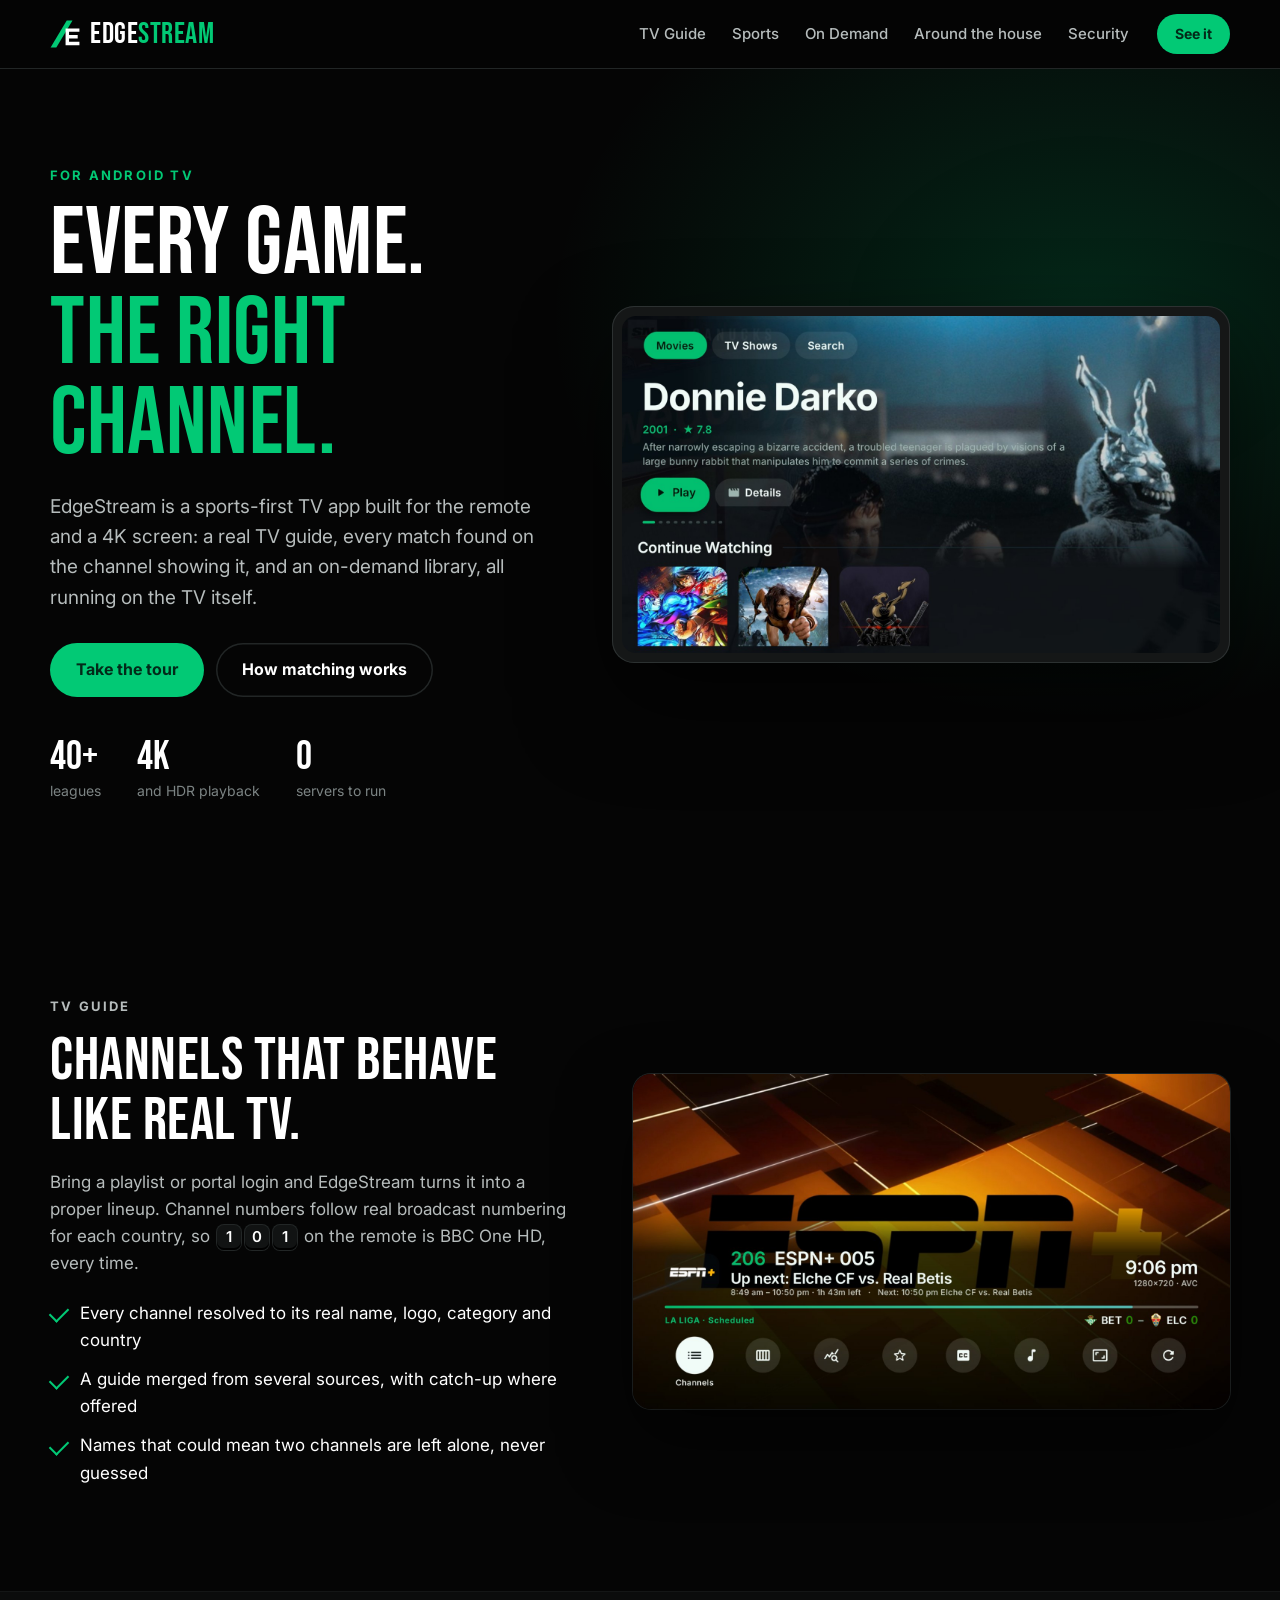
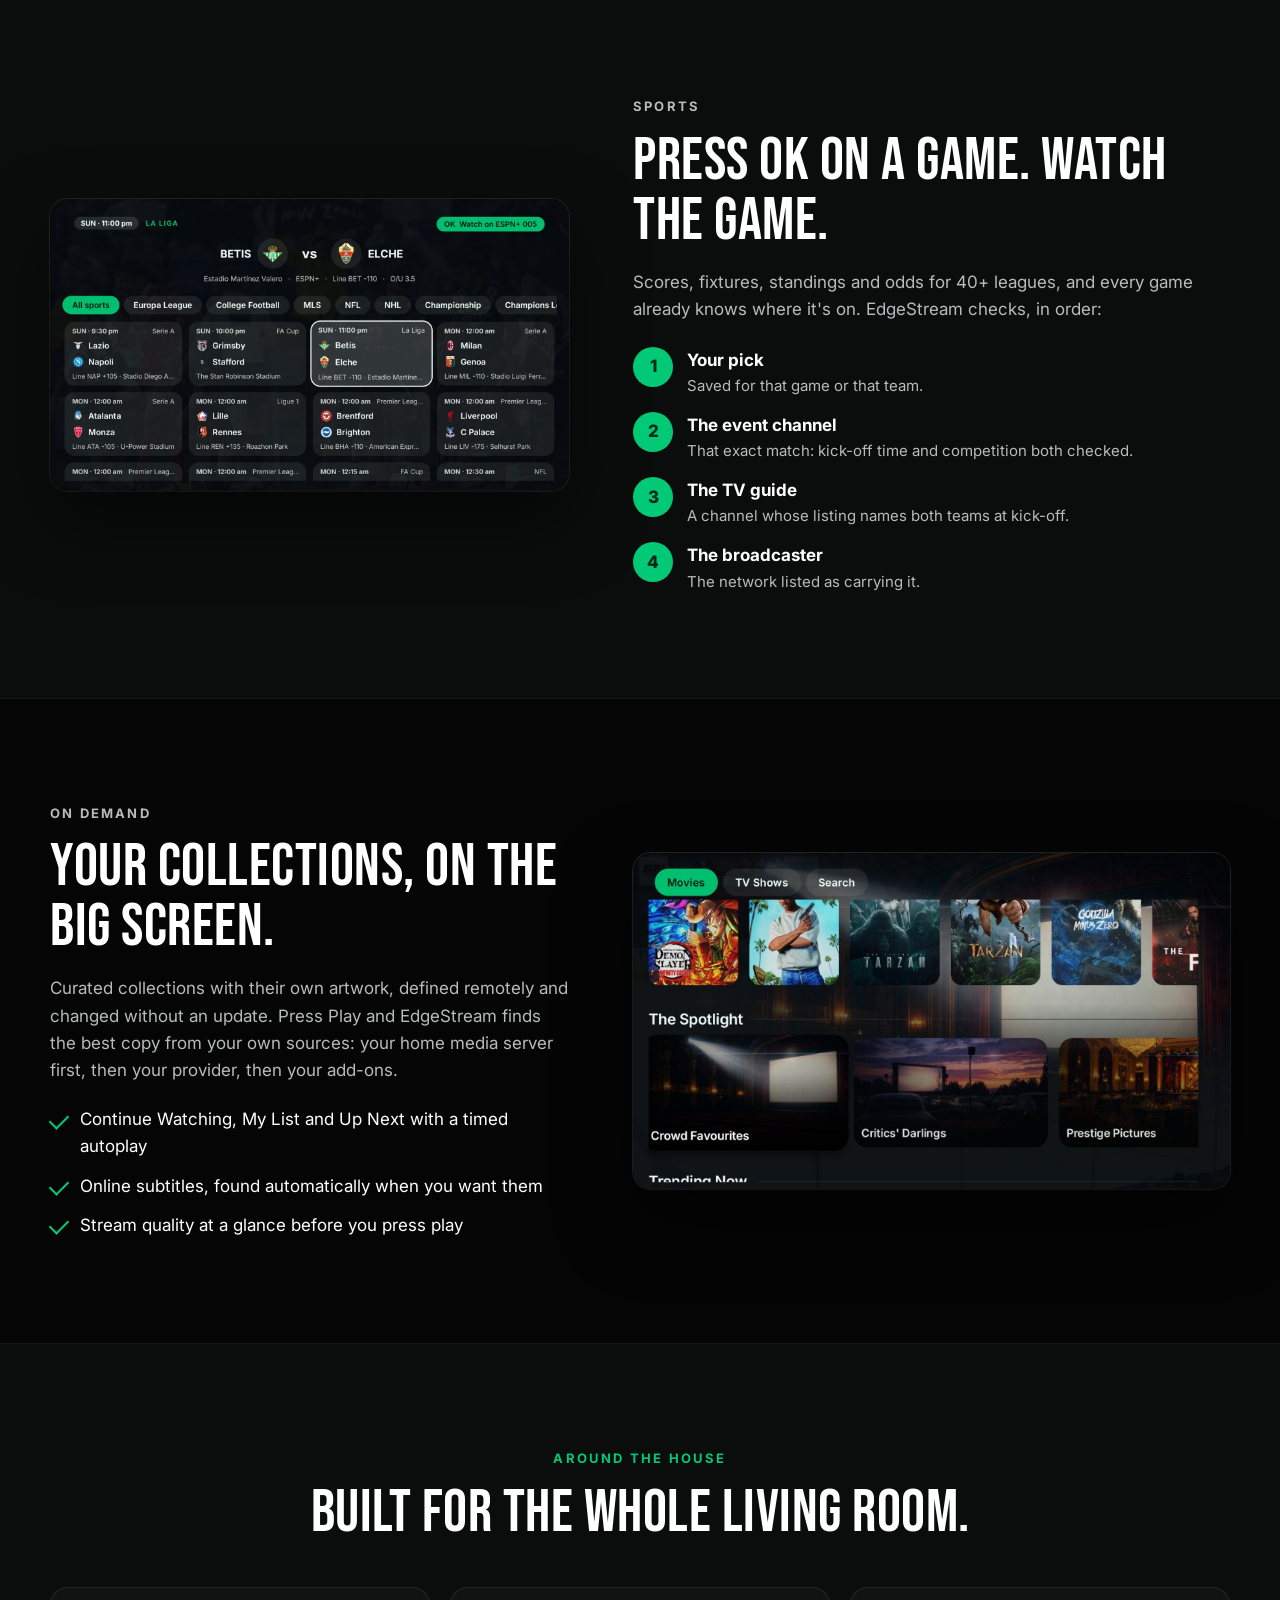
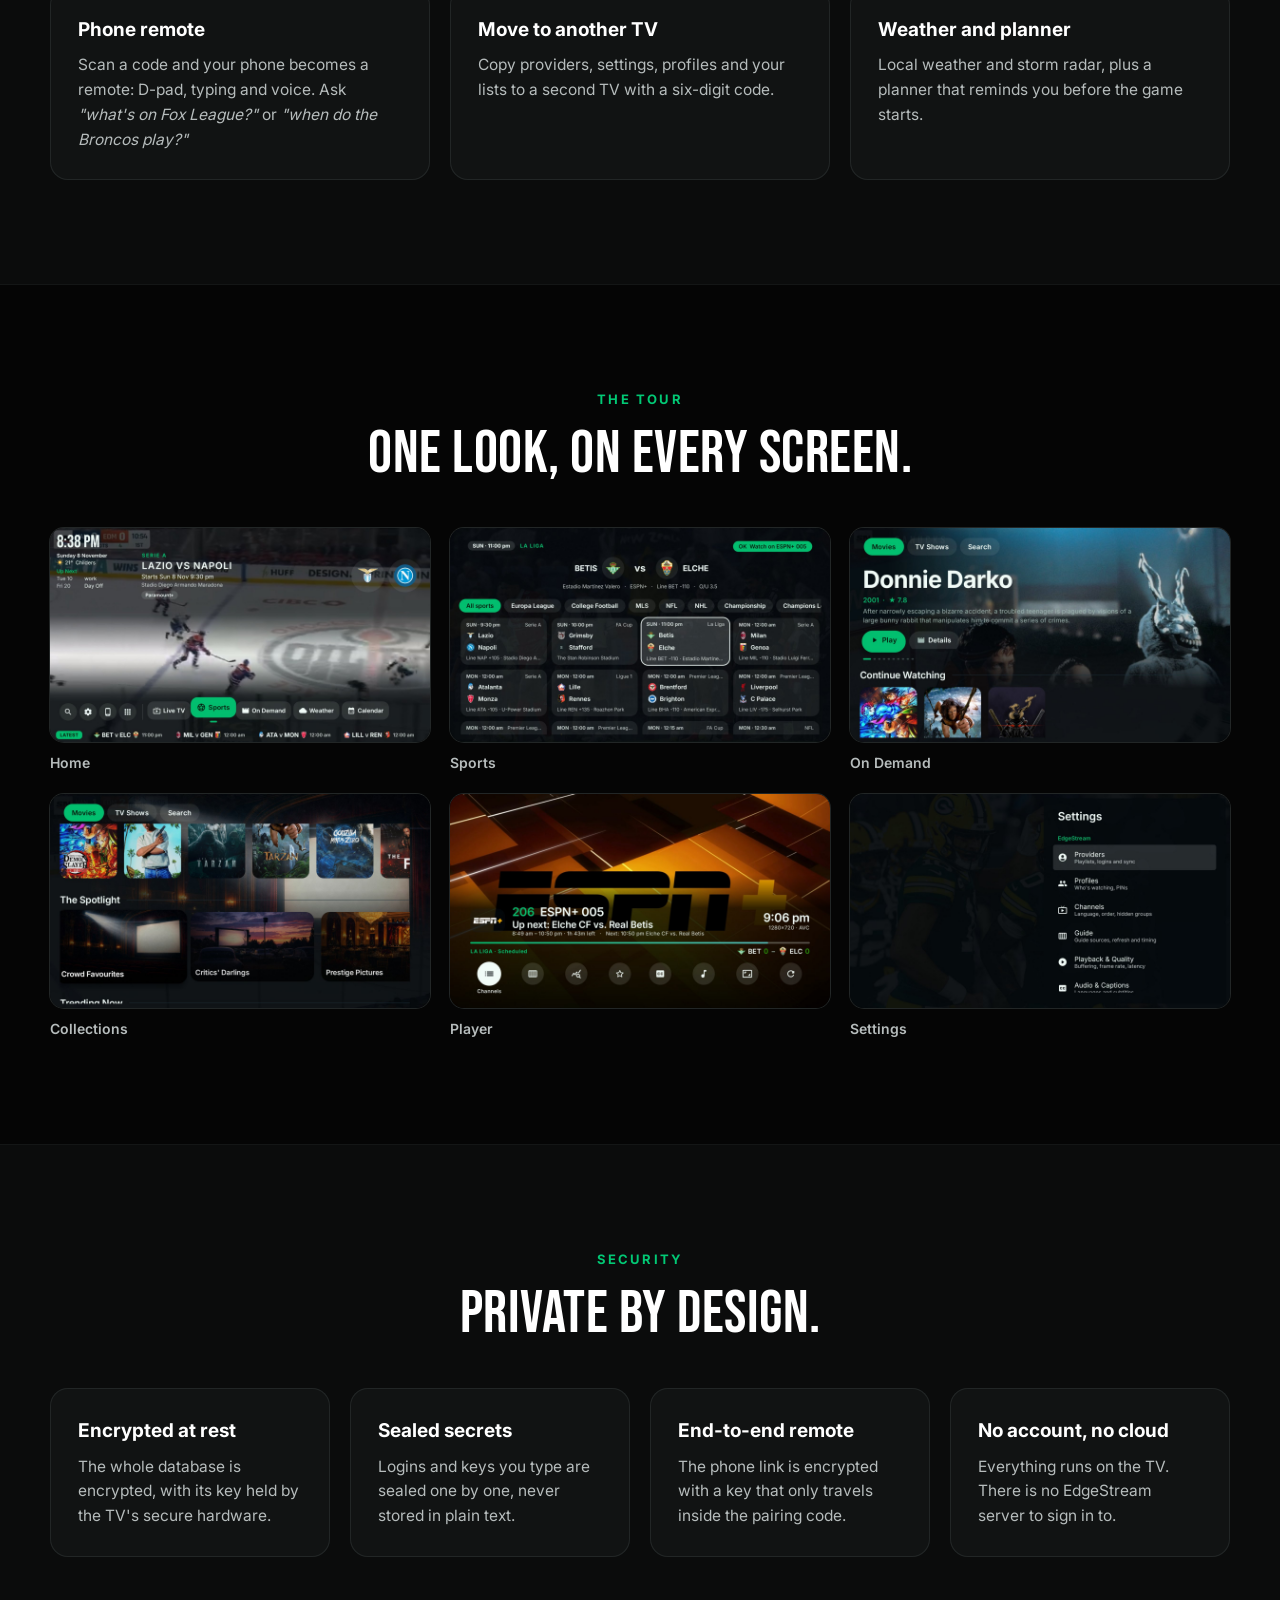
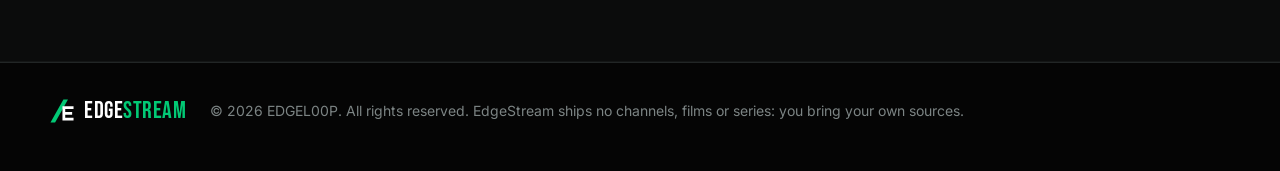
==== site/index.html @ 0f565011 "chore: initial import of EdgeStream Sports-first live TV and on-demand app for Android TV (Kotlin, J" ====
<!doctype html>
<html lang="en">
<head>
  <meta charset="utf-8">
  <meta name="viewport" content="width=device-width, initial-scale=1">
  <title>EdgeStream: Sports-first live TV for Android TV</title>
  <meta name="description" content="EdgeStream is a sports-first TV app for Android TV: a real TV guide, every game matched to the channel showing it, and an on-demand library, built for the remote and 4K screens.">
  <meta name="theme-color" content="#050505">
  <meta property="og:title" content="EdgeStream">
  <meta property="og:description" content="Sports-first live TV and on demand for Android TV.">
  <meta property="og:type" content="website">
  <meta property="og:image" content="assets/img/social-preview.png">
  <meta name="twitter:card" content="summary_large_image">
  <link rel="icon" href="assets/img/favicon.svg" type="image/svg+xml">
  <link rel="preload" href="assets/fonts/Inter.ttf" as="font" type="font/ttf" crossorigin>
  <link rel="preload" href="assets/fonts/BebasNeue.ttf" as="font" type="font/ttf" crossorigin>
  <link rel="stylesheet" href="styles.css">
</head>
<body>
  <header class="nav" id="top">
    <div class="wrap nav-row">
      <a class="brand" href="#top" aria-label="EdgeStream home">
        <img src="assets/img/mark.svg" alt="" width="30" height="29">
        <span class="wordmark">EDGE<span>STREAM</span></span>
      </a>
      <nav class="links" aria-label="Sections">
        <a href="#guide">TV Guide</a>
        <a href="#sports">Sports</a>
        <a href="#on-demand">On Demand</a>
        <a href="#home">Around the house</a>
        <a href="#security">Security</a>
      </nav>
      <a class="btn btn-small" href="#screens">See it</a>
    </div>
  </header>

  <main>
    <section class="hero">
      <div class="wrap hero-grid">
        <div class="hero-copy">
          <p class="eyebrow">For Android TV</p>
          <h1>Every game.<br><span>The right channel.</span></h1>
          <p class="lede">EdgeStream is a sports-first TV app built for the remote and a 4K screen: a real
            TV guide, every match found on the channel showing it, and an on-demand library, all running on
            the TV itself.</p>
          <div class="cta">
            <a class="btn" href="#screens">Take the tour</a>
            <a class="btn btn-ghost" href="#sports">How matching works</a>
          </div>
          <ul class="facts" aria-label="At a glance">
            <li><strong>40+</strong><span>leagues</span></li>
            <li><strong>4K</strong><span>and HDR playback</span></li>
            <li><strong>0</strong><span>servers to run</span></li>
          </ul>
        </div>
        <figure class="tv">
          <img src="assets/img/on-demand.jpg" alt="EdgeStream On Demand screen with full-screen artwork and Continue Watching" width="1600" height="900">
        </figure>
      </div>
    </section>

    <section class="band" id="guide">
      <div class="wrap split">
        <div>
          <p class="eyebrow">TV Guide</p>
          <h2>Channels that behave like real TV.</h2>
          <p>Bring a playlist or portal login and EdgeStream turns it into a proper lineup. Channel
            numbers follow real broadcast numbering for each country, so <kbd>1</kbd><kbd>0</kbd><kbd>1</kbd>
            on the remote is BBC One HD, every time.</p>
          <ul class="ticks">
            <li>Every channel resolved to its real name, logo, category and country</li>
            <li>A guide merged from several sources, with catch-up where offered</li>
            <li>Names that could mean two channels are left alone, never guessed</li>
          </ul>
        </div>
        <figure class="shot"><img src="assets/img/player.jpg" alt="Live channel with what's on now, the live score and player controls" loading="lazy" width="1600" height="900"></figure>
      </div>
    </section>

    <section class="band alt" id="sports">
      <div class="wrap split reverse">
        <div>
          <p class="eyebrow">Sports</p>
          <h2>Press OK on a game. Watch the game.</h2>
          <p>Scores, fixtures, standings and odds for 40+ leagues, and every game already knows where
            it's on. EdgeStream checks, in order:</p>
          <ol class="steps">
            <li><b>Your pick</b><span>Saved for that game or that team.</span></li>
            <li><b>The event channel</b><span>That exact match: kick-off time and competition both checked.</span></li>
            <li><b>The TV guide</b><span>A channel whose listing names both teams at kick-off.</span></li>
            <li><b>The broadcaster</b><span>The network listed as carrying it.</span></li>
          </ol>
        </div>
        <figure class="shot"><img src="assets/img/sports.jpg" alt="Sports hub listing games with the channel each one is on" loading="lazy" width="1600" height="900"></figure>
      </div>
    </section>

    <section class="band" id="on-demand">
      <div class="wrap split">
        <div>
          <p class="eyebrow">On Demand</p>
          <h2>Your collections, on the big screen.</h2>
          <p>Curated collections with their own artwork, defined remotely and changed without an
            update. Press Play and EdgeStream finds the best copy from your own sources: your home
            media server first, then your provider, then your add-ons.</p>
          <ul class="ticks">
            <li>Continue Watching, My List and Up Next with a timed autoplay</li>
            <li>Online subtitles, found automatically when you want them</li>
            <li>Stream quality at a glance before you press play</li>
          </ul>
        </div>
        <figure class="shot"><img src="assets/img/collections.jpg" alt="Collections with curated cover art" loading="lazy" width="1600" height="900"></figure>
      </div>
    </section>

    <section class="band alt" id="home">
      <div class="wrap">
        <p class="eyebrow center">Around the house</p>
        <h2 class="center">Built for the whole living room.</h2>
        <div class="cards">
          <article class="card">
            <h3>Phone remote</h3>
            <p>Scan a code and your phone becomes a remote: D-pad, typing and voice. Ask
              <em>"what's on Fox League?"</em> or <em>"when do the Broncos play?"</em></p>
          </article>
          <article class="card">
            <h3>Move to another TV</h3>
            <p>Copy providers, settings, profiles and your lists to a second TV with a six-digit code.</p>
          </article>
          <article class="card">
            <h3>Weather and planner</h3>
            <p>Local weather and storm radar, plus a planner that reminds you before the game starts.</p>
          </article>
        </div>
      </div>
    </section>

    <section class="band" id="screens">
      <div class="wrap">
        <p class="eyebrow center">The tour</p>
        <h2 class="center">One look, on every screen.</h2>
        <div class="gallery">
          <figure><img src="assets/img/home.jpg" alt="Home screen" loading="lazy" width="1600" height="900"><figcaption>Home</figcaption></figure>
          <figure><img src="assets/img/sports.jpg" alt="Sports" loading="lazy" width="1600" height="900"><figcaption>Sports</figcaption></figure>
          <figure><img src="assets/img/on-demand.jpg" alt="On Demand" loading="lazy" width="1600" height="900"><figcaption>On Demand</figcaption></figure>
          <figure><img src="assets/img/collections.jpg" alt="Collections" loading="lazy" width="1600" height="900"><figcaption>Collections</figcaption></figure>
          <figure><img src="assets/img/player.jpg" alt="Player" loading="lazy" width="1600" height="900"><figcaption>Player</figcaption></figure>
          <figure><img src="assets/img/settings.jpg" alt="Settings" loading="lazy" width="1600" height="900"><figcaption>Settings</figcaption></figure>
        </div>
      </div>
    </section>

    <section class="band alt" id="security">
      <div class="wrap">
        <p class="eyebrow center">Security</p>
        <h2 class="center">Private by design.</h2>
        <div class="cards four">
          <article class="card"><h3>Encrypted at rest</h3><p>The whole database is encrypted, with its key held by the TV's secure hardware.</p></article>
          <article class="card"><h3>Sealed secrets</h3><p>Logins and keys you type are sealed one by one, never stored in plain text.</p></article>
          <article class="card"><h3>End-to-end remote</h3><p>The phone link is encrypted with a key that only travels inside the pairing code.</p></article>
          <article class="card"><h3>No account, no cloud</h3><p>Everything runs on the TV. There is no EdgeStream server to sign in to.</p></article>
        </div>
      </div>
    </section>
  </main>

  <footer class="footer">
    <div class="wrap footer-row">
      <a class="brand" href="#top" aria-label="Back to top">
        <img src="assets/img/mark.svg" alt="" width="24" height="23">
        <span class="wordmark small">EDGE<span>STREAM</span></span>
      </a>
      <p>© 2026 EDGEL00P. All rights reserved. EdgeStream ships no channels, films or series: you bring your own sources.</p>
    </div>
  </footer>
</body>
</html>
---- site/styles.css ----
@font-face {
  font-family: "Inter";
  src: url("assets/fonts/Inter.ttf") format("truetype");
  font-weight: 100 900;
  font-display: swap;
}
@font-face {
  font-family: "Bebas Neue";
  src: url("assets/fonts/BebasNeue.ttf") format("truetype");
  font-display: swap;
}

:root {
  --bg: #050505;
  --bg-alt: #0b0c0c;
  --panel: #111313;
  --line: #222626;
  --text: #ffffff;
  --dim: #b6bcbc;
  --faint: #7c8484;
  --accent: #02c975;
  --accent-ink: #032a19;
  --radius: 18px;
  --wrap: 1180px;
  color-scheme: dark;
}

* { box-sizing: border-box; }
html { scroll-behavior: smooth; }
body {
  margin: 0;
  background: var(--bg);
  color: var(--text);
  font: 400 17px/1.6 "Inter", system-ui, -apple-system, "Segoe UI", sans-serif;
  -webkit-font-smoothing: antialiased;
}
img { max-width: 100%; height: auto; display: block; }
a { color: inherit; }

.wrap { width: min(var(--wrap), 100% - 40px); margin-inline: auto; }

/* Navigation */
.nav {
  position: sticky; top: 0; z-index: 10;
  background: rgba(5, 5, 5, 0.86);
  border-bottom: 1px solid var(--line);
  backdrop-filter: saturate(140%) blur(10px);
}
.nav-row { display: flex; align-items: center; gap: 28px; height: 68px; }
.brand { display: inline-flex; align-items: center; gap: 10px; text-decoration: none; }
.wordmark { font: 400 30px/1 "Bebas Neue", Impact, sans-serif; letter-spacing: 0.5px; }
.wordmark span { color: var(--accent); }
.wordmark.small { font-size: 24px; }
.links { display: flex; gap: 26px; margin-left: auto; }
.links a { text-decoration: none; color: var(--dim); font-size: 15px; font-weight: 500; }
.links a:hover, .links a:focus-visible { color: var(--text); }

/* Buttons */
.btn {
  display: inline-flex; align-items: center; justify-content: center;
  padding: 14px 26px; border-radius: 999px;
  background: var(--accent); color: var(--accent-ink);
  font-weight: 700; font-size: 16px; text-decoration: none;
  transition: transform 0.15s ease, background 0.15s ease;
}
.btn:hover, .btn:focus-visible { transform: translateY(-1px); background: #1ee28c; }
.btn-ghost { background: transparent; color: var(--text); box-shadow: inset 0 0 0 1.5px var(--line); }
.btn-ghost:hover, .btn-ghost:focus-visible { background: var(--panel); }
.btn-small { padding: 9px 18px; font-size: 14px; }

/* Hero */
.hero {
  padding: 96px 0 88px;
  background:
    radial-gradient(60% 70% at 85% 30%, rgba(2, 201, 117, 0.18), transparent 70%),
    var(--bg);
}
.hero-grid { display: grid; grid-template-columns: 0.9fr 1.1fr; gap: 56px; align-items: center; }
.eyebrow {
  margin: 0 0 14px; color: var(--accent);
  font-size: 13px; font-weight: 700; letter-spacing: 2.2px; text-transform: uppercase;
}
.center { text-align: center; }
h1, h2 { font-family: "Bebas Neue", Impact, sans-serif; font-weight: 400; letter-spacing: 0.5px; margin: 0; }
h1 { font-size: clamp(56px, 7.4vw, 96px); line-height: 0.95; }
h1 span { color: var(--accent); }
h2 { font-size: clamp(40px, 5vw, 60px); line-height: 1; margin-bottom: 18px; }
h3 { margin: 0 0 8px; font-size: 19px; font-weight: 700; }
.lede { color: var(--dim); font-size: 19px; max-width: 34em; margin: 22px 0 30px; }
.cta { display: flex; flex-wrap: wrap; gap: 12px; }
.facts { list-style: none; display: flex; gap: 36px; padding: 0; margin: 40px 0 0; }
.facts strong { display: block; font: 400 40px/1 "Bebas Neue", Impact, sans-serif; color: var(--text); }
.facts span { color: var(--faint); font-size: 14px; }

/* TV frame: the product shot sits in a thin bezel, like the screen it was taken on */
.tv {
  margin: 0; padding: 10px; border-radius: 22px;
  background: #151717; box-shadow: 0 40px 90px rgba(0, 0, 0, 0.6), inset 0 0 0 1px #2c3131;
}
.tv img { border-radius: 14px; }

/* Sections */
.band { padding: 104px 0; }
.band.alt { background: var(--bg-alt); border-block: 1px solid #141616; }
.split { display: grid; grid-template-columns: 1fr 1.15fr; gap: 64px; align-items: center; }
.split.reverse > :first-child { order: 2; }
.split p { color: var(--dim); }
.shot { margin: 0; }
.shot img { border-radius: var(--radius); box-shadow: 0 30px 70px rgba(0, 0, 0, 0.55), 0 0 0 1px var(--line); }

kbd {
  display: inline-block; min-width: 1.6em; padding: 1px 7px; margin: 0 2px;
  border-radius: 7px; background: var(--panel); box-shadow: inset 0 -2px 0 #000, 0 0 0 1px var(--line);
  font: 600 15px/1.5 "Inter", sans-serif; color: var(--text); text-align: center;
}

.ticks { list-style: none; padding: 0; margin: 22px 0 0; display: grid; gap: 12px; }
.ticks li { position: relative; padding-left: 30px; color: var(--text); }
.ticks li::before {
  content: ""; position: absolute; left: 0; top: 0.45em; width: 16px; height: 9px;
  border-left: 2.5px solid var(--accent); border-bottom: 2.5px solid var(--accent); transform: rotate(-45deg);
}

.steps { list-style: none; counter-reset: step; padding: 0; margin: 24px 0 0; display: grid; gap: 14px; }
.steps li { counter-increment: step; display: grid; grid-template-columns: 40px 1fr; column-gap: 14px; }
.steps li::before {
  content: counter(step); grid-row: span 2; width: 40px; height: 40px; border-radius: 50%;
  display: grid; place-items: center; background: var(--accent); color: var(--accent-ink); font-weight: 800;
}
.steps b { font-weight: 700; }
.steps span { color: var(--dim); font-size: 15px; }

.cards { display: grid; grid-template-columns: repeat(3, 1fr); gap: 20px; margin-top: 44px; }
.cards.four { grid-template-columns: repeat(4, 1fr); }
.card { padding: 28px; border-radius: var(--radius); background: var(--panel); box-shadow: inset 0 0 0 1px var(--line); }
.card p { margin: 0; color: var(--dim); font-size: 15.5px; }

.gallery { display: grid; grid-template-columns: repeat(3, 1fr); gap: 20px; margin-top: 44px; }
.gallery figure { margin: 0; }
.gallery img { border-radius: 14px; box-shadow: 0 0 0 1px var(--line); transition: transform 0.2s ease; }
.gallery figure:hover img { transform: scale(1.02); }
.gallery figcaption { margin-top: 10px; color: var(--dim); font-size: 14px; font-weight: 600; }

/* Footer */
.footer { padding: 36px 0 48px; border-top: 1px solid var(--line); }
.footer-row { display: flex; align-items: center; gap: 24px; flex-wrap: wrap; }
.footer p { margin: 0; color: var(--faint); font-size: 14px; }

a:focus-visible, .btn:focus-visible { outline: 2px solid var(--accent); outline-offset: 3px; }

/* Tablets and phones */
@media (max-width: 960px) {
  .links { display: none; }
  .nav-row { justify-content: space-between; }
  .hero { padding: 64px 0; }
  .hero-grid, .split { grid-template-columns: 1fr; gap: 40px; }
  .split.reverse > :first-child { order: 0; }
  .cards, .cards.four, .gallery { grid-template-columns: 1fr 1fr; }
  .band { padding: 72px 0; }
}
@media (max-width: 600px) {
  body { font-size: 16px; }
  .cards, .cards.four, .gallery { grid-template-columns: 1fr; }
  .facts { gap: 24px; }
}
@media (prefers-reduced-motion: reduce) {
  html { scroll-behavior: auto; }
  .btn, .gallery img { transition: none; }
}

/* Grid children may shrink below their content's natural width (long words, wide images). */
.hero-grid > *, .split > *, .cards > *, .gallery > * { min-width: 0; }
.cta .btn { flex: 0 1 auto; }
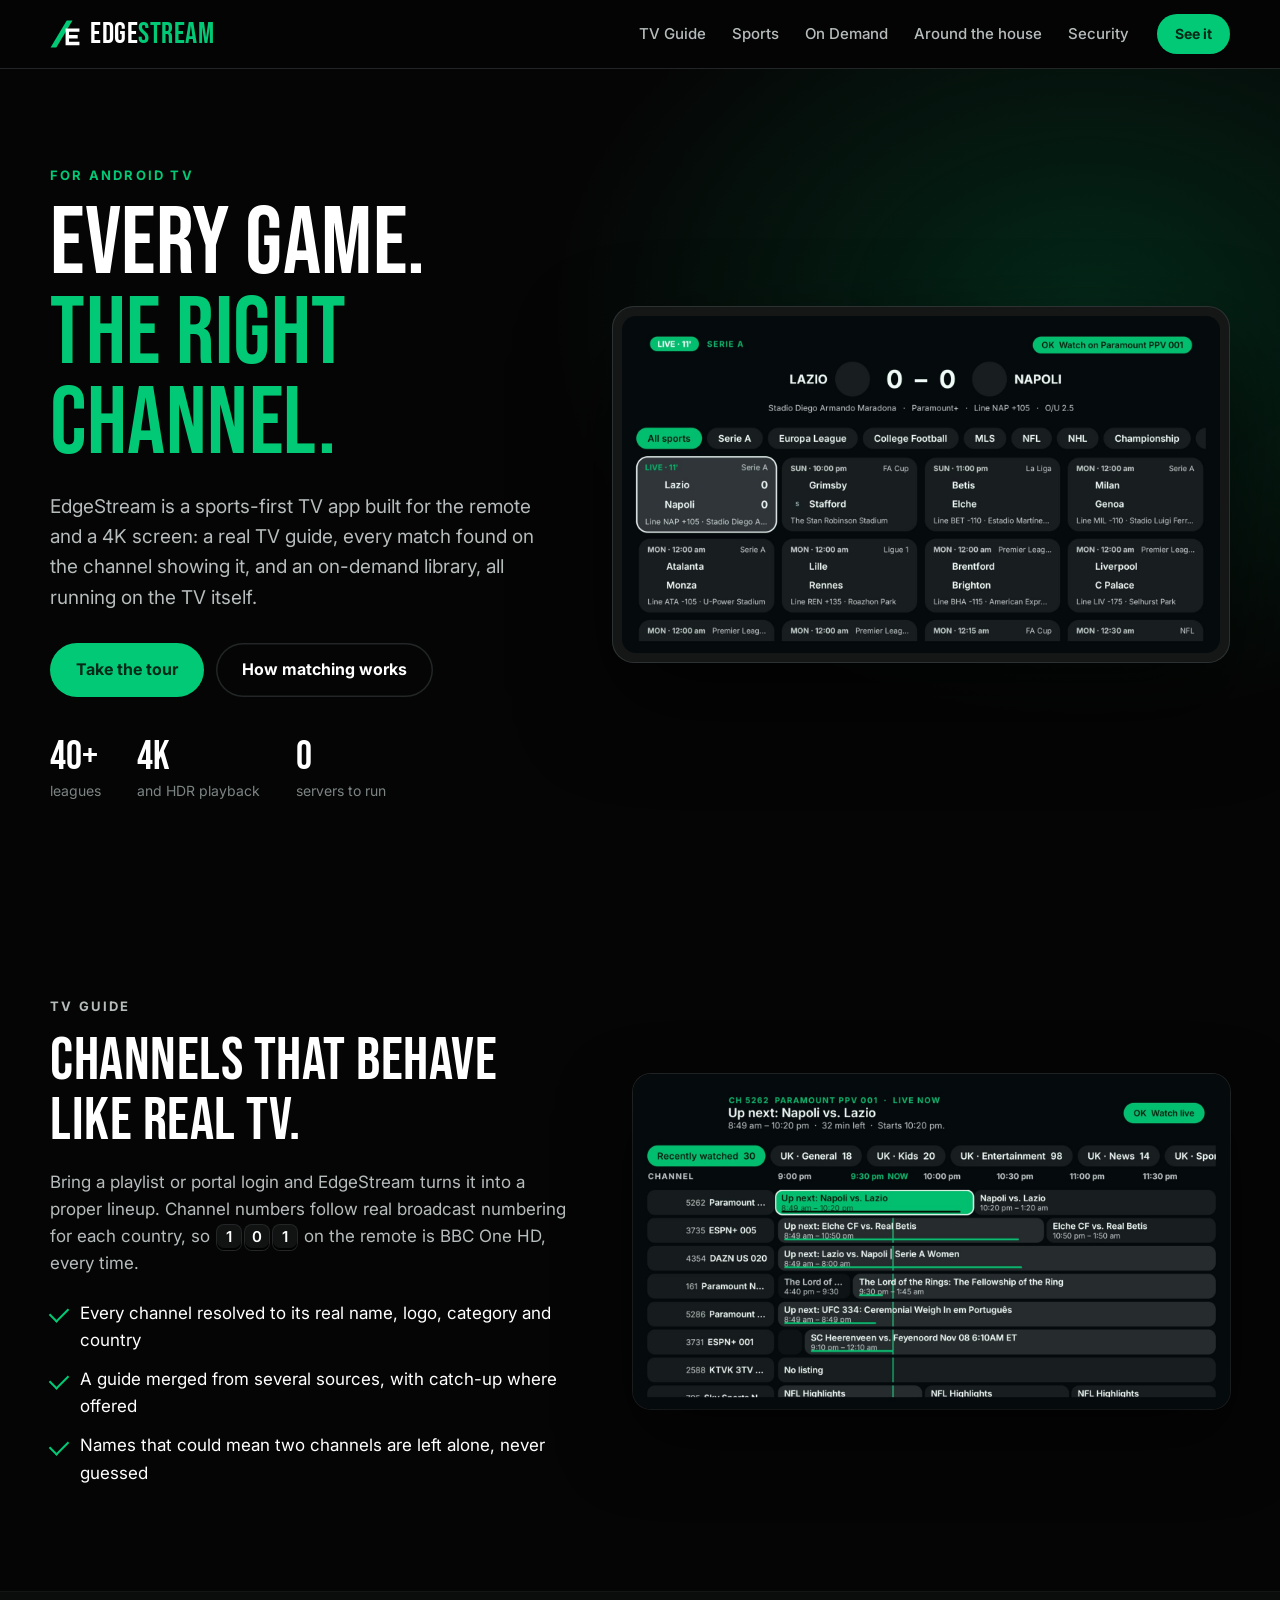
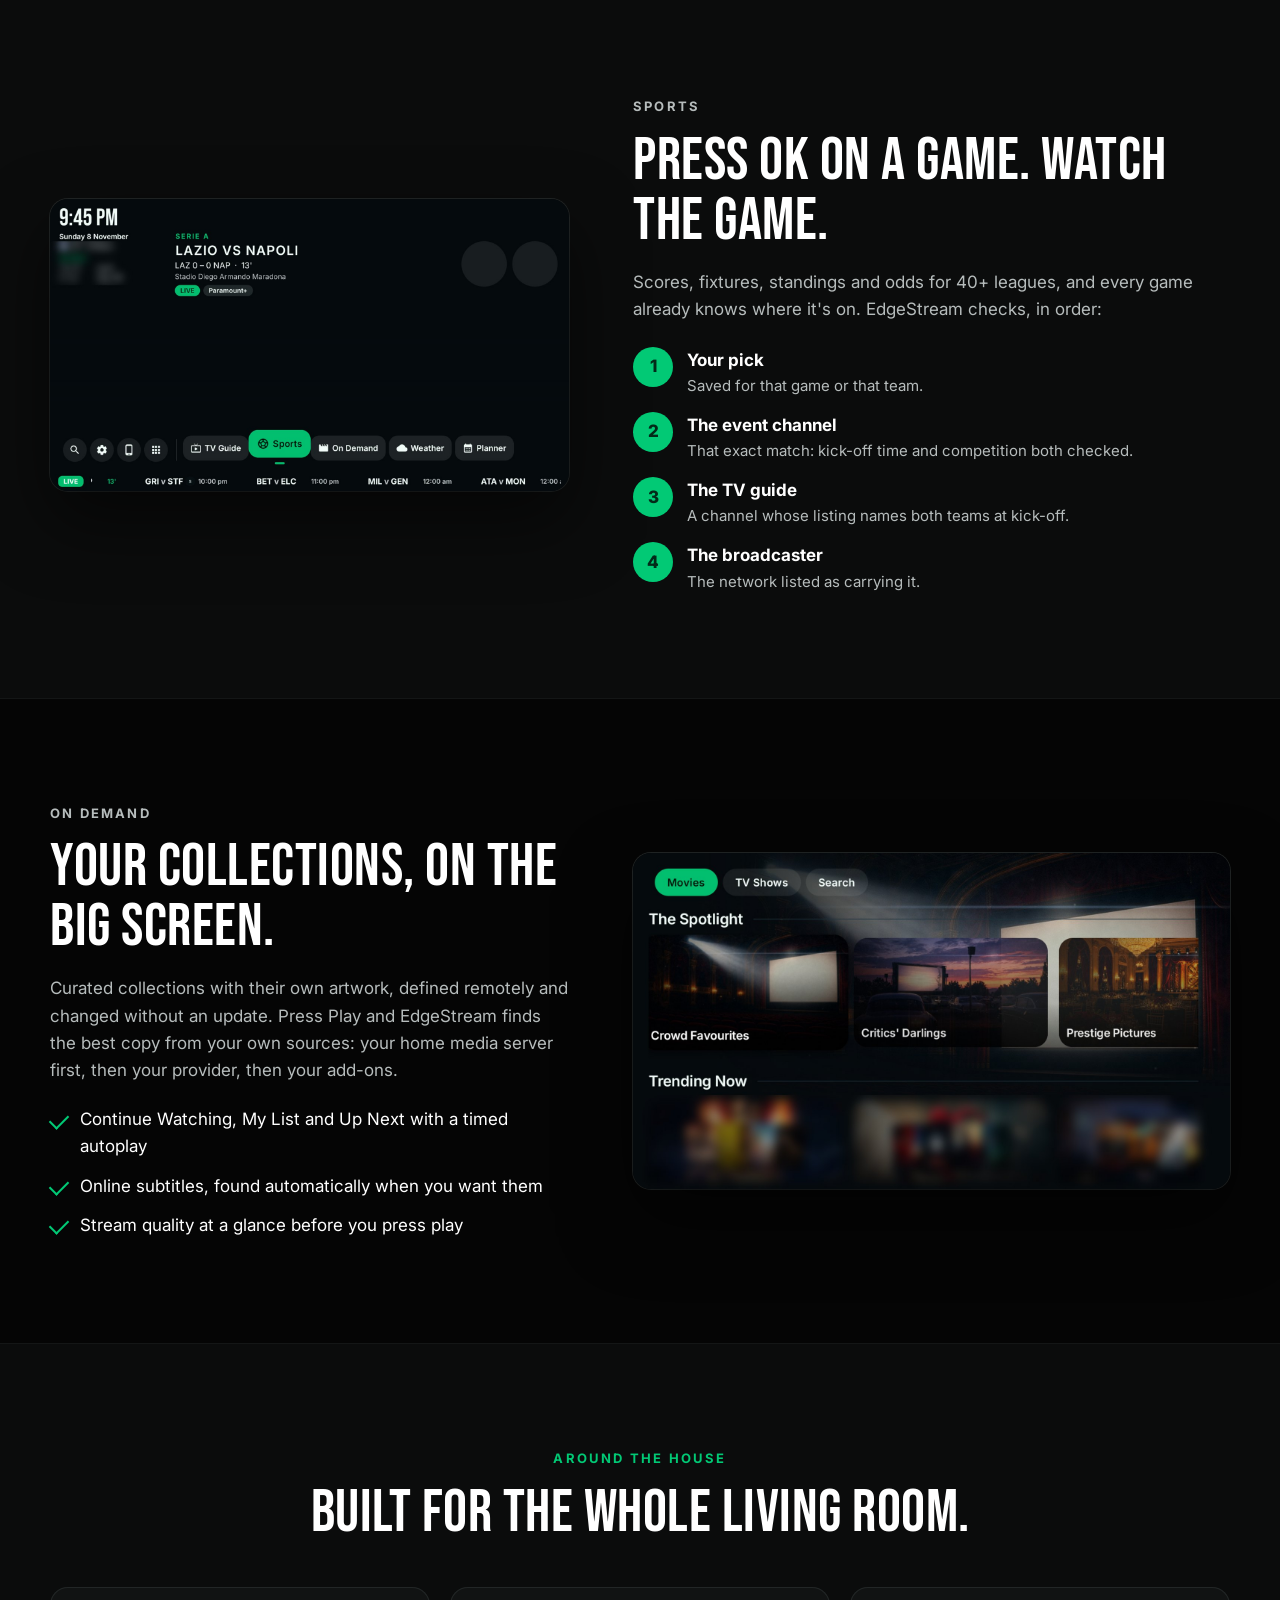
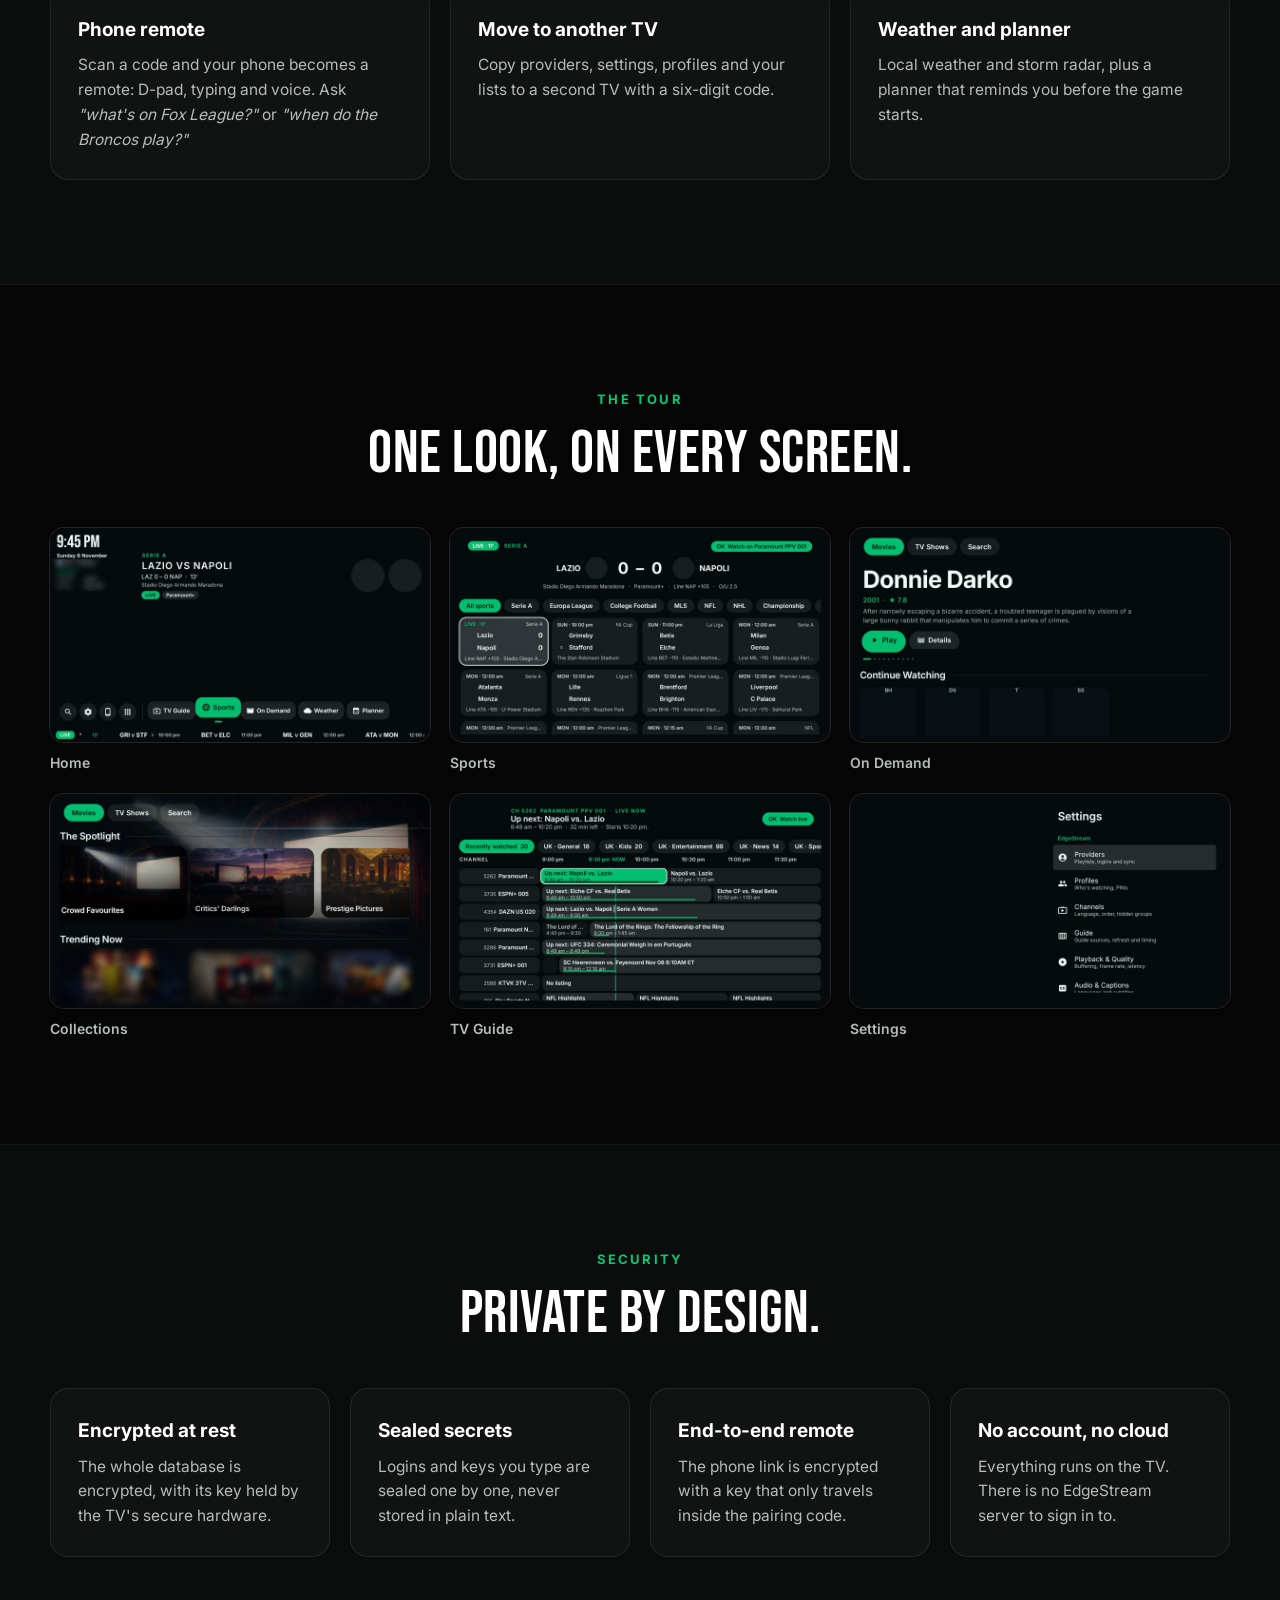
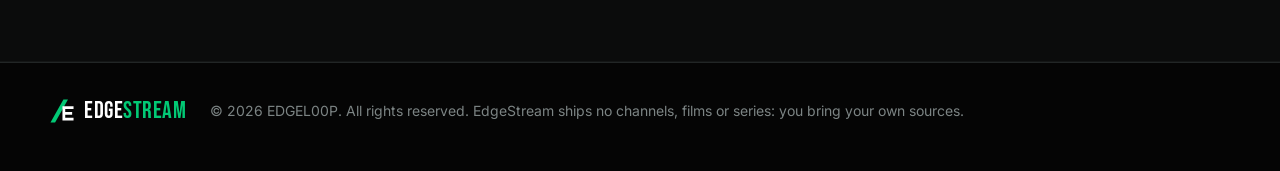
==== commit 4093e3d0: "docs: neutral product screenshots for the README and website Screens retaken in press mode: no third" ====
--- a/site/index.html
+++ b/site/index.html
@@ -54,7 +54,7 @@
           </ul>
         </div>
         <figure class="tv">
-          <img src="assets/img/on-demand.jpg" alt="EdgeStream On Demand screen with full-screen artwork and Continue Watching" width="1600" height="900">
+          <img src="assets/img/sports.jpg" alt="EdgeStream Sports: live scores, fixtures and the channel each game is on" width="1600" height="900">
         </figure>
       </div>
     </section>
@@ -73,7 +73,7 @@
             <li>Names that could mean two channels are left alone, never guessed</li>
           </ul>
         </div>
-        <figure class="shot"><img src="assets/img/player.jpg" alt="Live channel with what's on now, the live score and player controls" loading="lazy" width="1600" height="900"></figure>
+        <figure class="shot"><img src="assets/img/guide.jpg" alt="TV Guide with channel numbers, what's on now and next" loading="lazy" width="1600" height="900"></figure>
       </div>
     </section>
 
@@ -91,7 +91,7 @@
             <li><b>The broadcaster</b><span>The network listed as carrying it.</span></li>
           </ol>
         </div>
-        <figure class="shot"><img src="assets/img/sports.jpg" alt="Sports hub listing games with the channel each one is on" loading="lazy" width="1600" height="900"></figure>
+        <figure class="shot"><img src="assets/img/home.jpg" alt="Home with the live game, its score and the sports ticker" loading="lazy" width="1600" height="900"></figure>
       </div>
     </section>
 
@@ -144,7 +144,7 @@
           <figure><img src="assets/img/sports.jpg" alt="Sports" loading="lazy" width="1600" height="900"><figcaption>Sports</figcaption></figure>
           <figure><img src="assets/img/on-demand.jpg" alt="On Demand" loading="lazy" width="1600" height="900"><figcaption>On Demand</figcaption></figure>
           <figure><img src="assets/img/collections.jpg" alt="Collections" loading="lazy" width="1600" height="900"><figcaption>Collections</figcaption></figure>
-          <figure><img src="assets/img/player.jpg" alt="Player" loading="lazy" width="1600" height="900"><figcaption>Player</figcaption></figure>
+          <figure><img src="assets/img/guide.jpg" alt="TV Guide" loading="lazy" width="1600" height="900"><figcaption>TV Guide</figcaption></figure>
           <figure><img src="assets/img/settings.jpg" alt="Settings" loading="lazy" width="1600" height="900"><figcaption>Settings</figcaption></figure>
         </div>
       </div>
